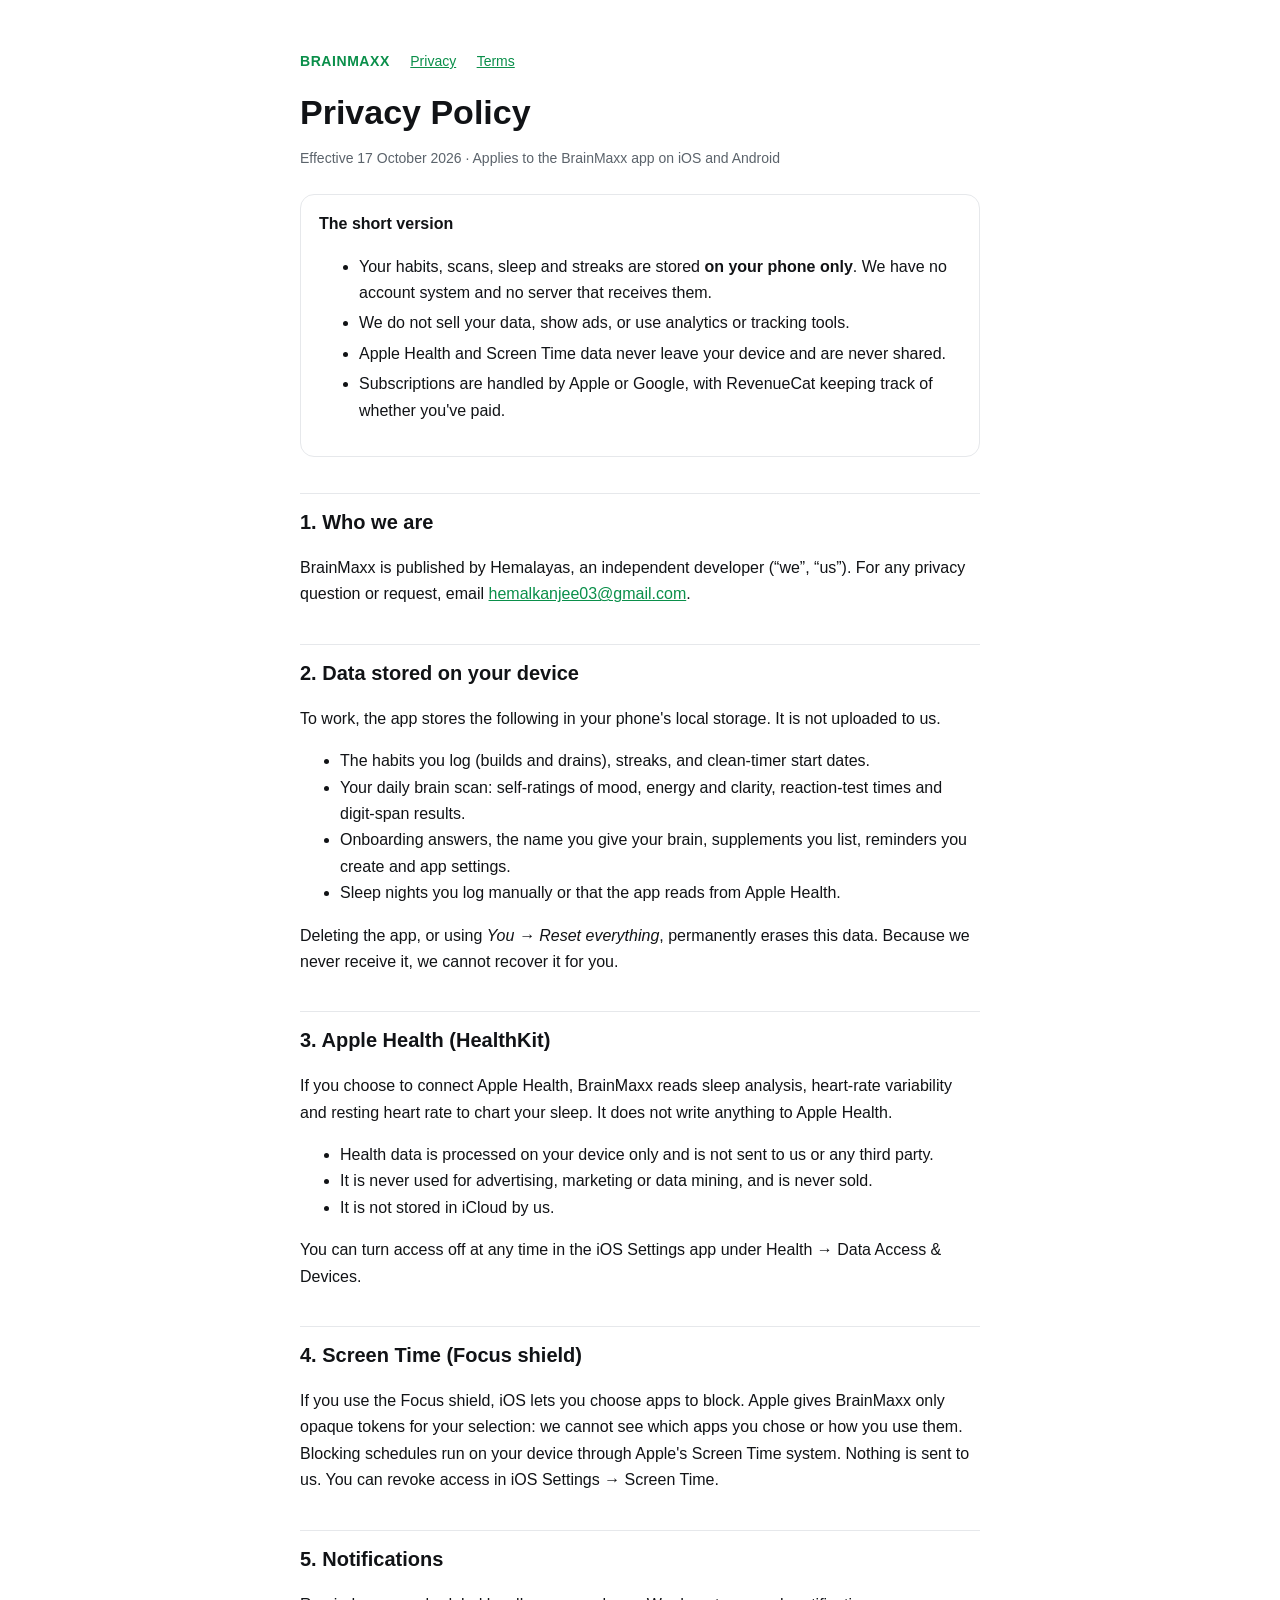
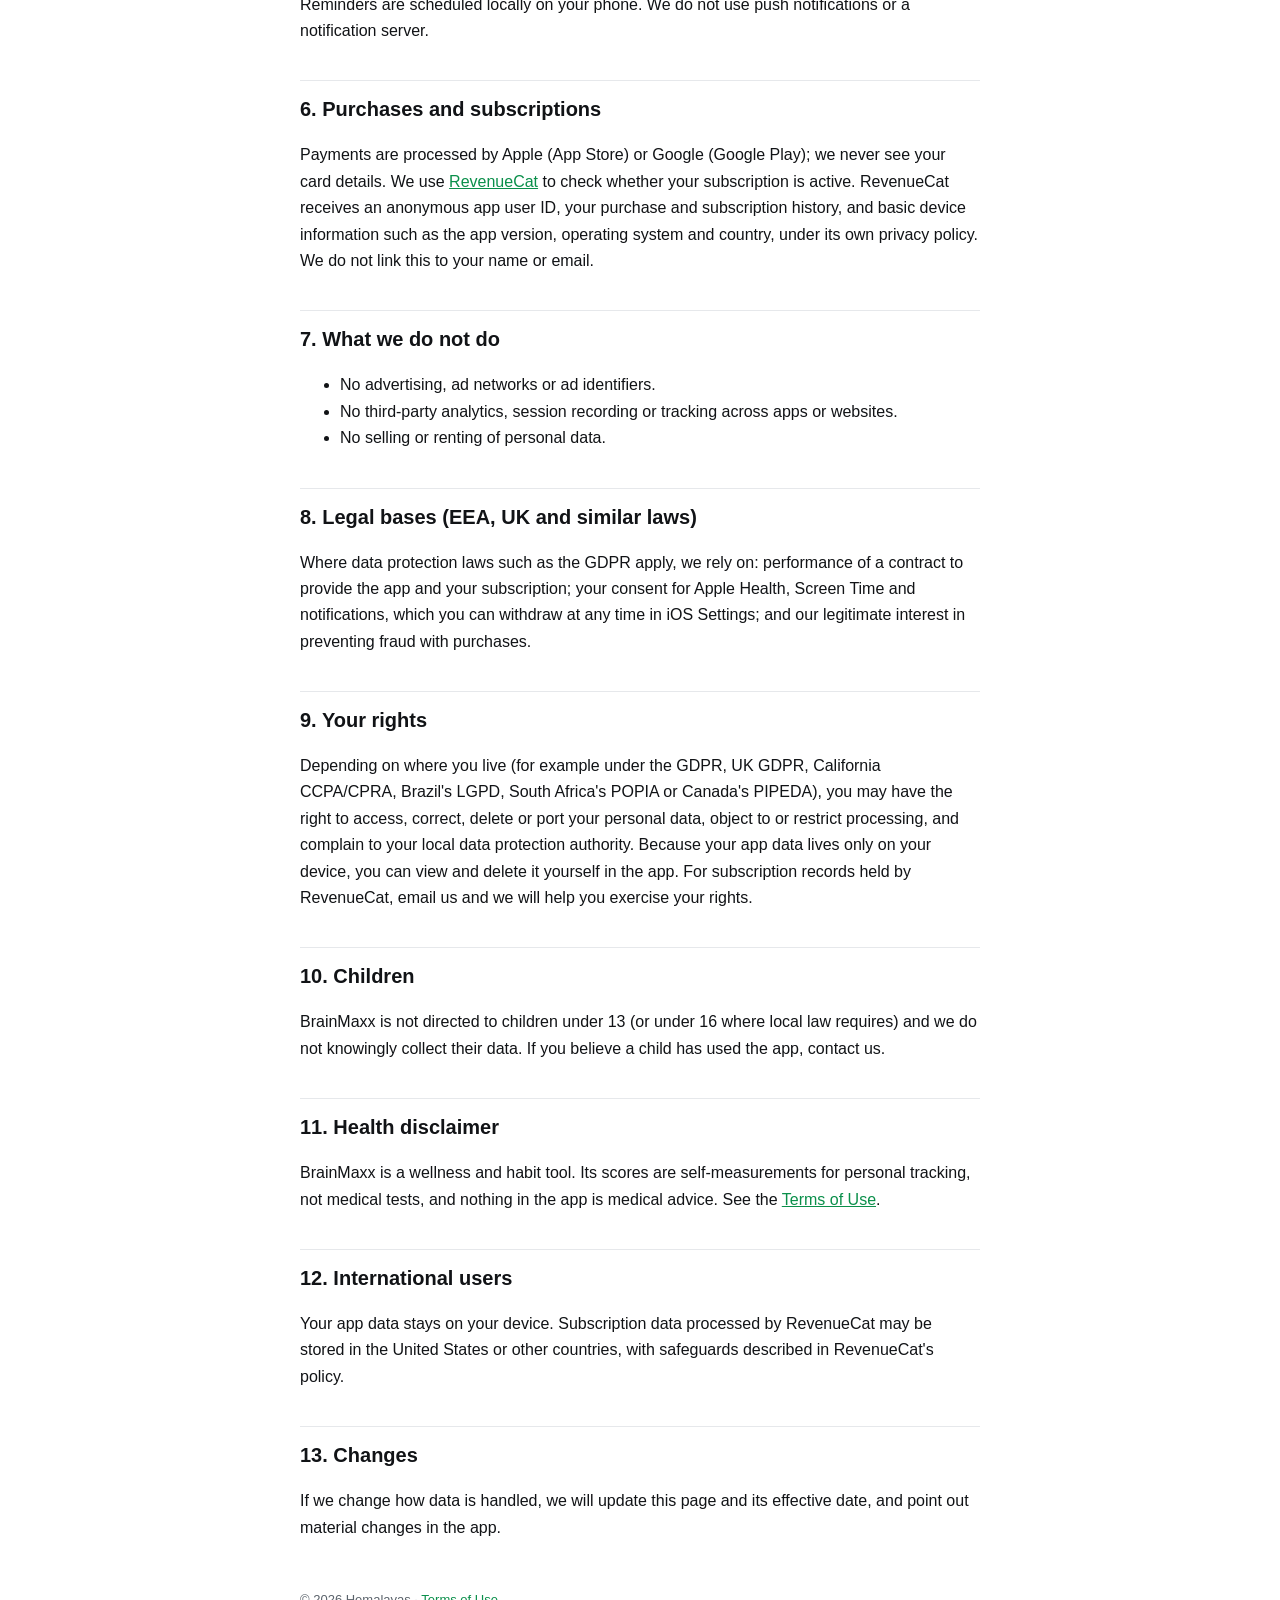
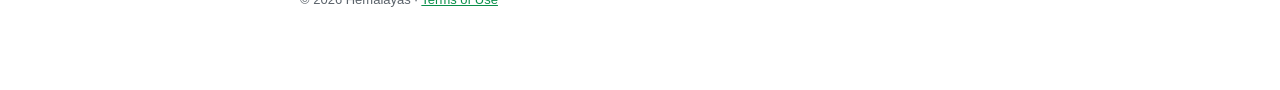
==== privacy.html @ d01b5e9c "BrainMaxx Privacy Policy and Terms of Use Co-Authored-By: Claude Opus 5.5 <noreply@anthropic.com>" ====
<!doctype html>
<html lang="en">
<head>
<meta charset="utf-8">
<meta name="viewport" content="width=device-width, initial-scale=1">
<title>BrainMaxx Privacy Policy</title>
<meta name="description" content="How the BrainMaxx app handles your data.">
<link rel="stylesheet" href="style.css">
</head>
<body>
<main>
<nav><a class="brand" href="index.html">BRAINMAXX</a> <a href="privacy.html">Privacy</a> <a href="terms.html">Terms</a></nav>
<h1>Privacy Policy</h1>
<p class="meta">Effective 17 October 2026 · Applies to the BrainMaxx app on iOS and Android</p>

<div class="summary">
<strong>The short version</strong>
<ul>
<li>Your habits, scans, sleep and streaks are stored <strong>on your phone only</strong>. We have no account system and no server that receives them.</li>
<li>We do not sell your data, show ads, or use analytics or tracking tools.</li>
<li>Apple Health and Screen Time data never leave your device and are never shared.</li>
<li>Subscriptions are handled by Apple or Google, with RevenueCat keeping track of whether you've paid.</li>
</ul>
</div>

<h2>1. Who we are</h2>
<p>BrainMaxx is published by Hemalayas, an independent developer (“we”, “us”). For any privacy question or request, email <a href="mailto:hemalkanjee03@gmail.com">hemalkanjee03@gmail.com</a>.</p>

<h2>2. Data stored on your device</h2>
<p>To work, the app stores the following in your phone's local storage. It is not uploaded to us.</p>
<ul>
<li>The habits you log (builds and drains), streaks, and clean-timer start dates.</li>
<li>Your daily brain scan: self-ratings of mood, energy and clarity, reaction-test times and digit-span results.</li>
<li>Onboarding answers, the name you give your brain, supplements you list, reminders you create and app settings.</li>
<li>Sleep nights you log manually or that the app reads from Apple Health.</li>
</ul>
<p>Deleting the app, or using <em>You → Reset everything</em>, permanently erases this data. Because we never receive it, we cannot recover it for you.</p>

<h2>3. Apple Health (HealthKit)</h2>
<p>If you choose to connect Apple Health, BrainMaxx reads sleep analysis, heart-rate variability and resting heart rate to chart your sleep. It does not write anything to Apple Health.</p>
<ul>
<li>Health data is processed on your device only and is not sent to us or any third party.</li>
<li>It is never used for advertising, marketing or data mining, and is never sold.</li>
<li>It is not stored in iCloud by us.</li>
</ul>
<p>You can turn access off at any time in the iOS Settings app under Health → Data Access &amp; Devices.</p>

<h2>4. Screen Time (Focus shield)</h2>
<p>If you use the Focus shield, iOS lets you choose apps to block. Apple gives BrainMaxx only opaque tokens for your selection: we cannot see which apps you chose or how you use them. Blocking schedules run on your device through Apple's Screen Time system. Nothing is sent to us. You can revoke access in iOS Settings → Screen Time.</p>

<h2>5. Notifications</h2>
<p>Reminders are scheduled locally on your phone. We do not use push notifications or a notification server.</p>

<h2>6. Purchases and subscriptions</h2>
<p>Payments are processed by Apple (App Store) or Google (Google Play); we never see your card details. We use <a href="https://www.revenuecat.com/privacy">RevenueCat</a> to check whether your subscription is active. RevenueCat receives an anonymous app user ID, your purchase and subscription history, and basic device information such as the app version, operating system and country, under its own privacy policy. We do not link this to your name or email.</p>

<h2>7. What we do not do</h2>
<ul>
<li>No advertising, ad networks or ad identifiers.</li>
<li>No third-party analytics, session recording or tracking across apps or websites.</li>
<li>No selling or renting of personal data.</li>
</ul>

<h2>8. Legal bases (EEA, UK and similar laws)</h2>
<p>Where data protection laws such as the GDPR apply, we rely on: performance of a contract to provide the app and your subscription; your consent for Apple Health, Screen Time and notifications, which you can withdraw at any time in iOS Settings; and our legitimate interest in preventing fraud with purchases.</p>

<h2>9. Your rights</h2>
<p>Depending on where you live (for example under the GDPR, UK GDPR, California CCPA/CPRA, Brazil's LGPD, South Africa's POPIA or Canada's PIPEDA), you may have the right to access, correct, delete or port your personal data, object to or restrict processing, and complain to your local data protection authority. Because your app data lives only on your device, you can view and delete it yourself in the app. For subscription records held by RevenueCat, email us and we will help you exercise your rights.</p>

<h2>10. Children</h2>
<p>BrainMaxx is not directed to children under 13 (or under 16 where local law requires) and we do not knowingly collect their data. If you believe a child has used the app, contact us.</p>

<h2>11. Health disclaimer</h2>
<p>BrainMaxx is a wellness and habit tool. Its scores are self-measurements for personal tracking, not medical tests, and nothing in the app is medical advice. See the <a href="terms.html">Terms of Use</a>.</p>

<h2>12. International users</h2>
<p>Your app data stays on your device. Subscription data processed by RevenueCat may be stored in the United States or other countries, with safeguards described in RevenueCat's policy.</p>

<h2>13. Changes</h2>
<p>If we change how data is handled, we will update this page and its effective date, and point out material changes in the app.</p>

<footer>© 2026 Hemalayas · <a href="terms.html">Terms of Use</a></footer>
</main>
</body>
</html>
---- style.css ----
:root { --bg: #ffffff; --text: #111316; --sub: #5b636b; --line: #e6e8eb; --accent: #0a8f4a; }
@media (prefers-color-scheme: dark) { :root { --bg: #000000; --text: #f5f5f5; --sub: #9a9fa5; --line: #1e2123; --accent: #39ff88; } }
* { box-sizing: border-box; }
body { margin: 0; background: var(--bg); color: var(--text); font: 16px/1.65 -apple-system, BlinkMacSystemFont, "Segoe UI", Roboto, sans-serif; }
main { max-width: 720px; margin: 0 auto; padding: 48px 20px 80px; }
.brand { font-weight: 800; letter-spacing: 0.04em; color: var(--accent); text-decoration: none; }
h1 { font-size: 34px; line-height: 1.2; margin: 18px 0 4px; }
h2 { font-size: 20px; margin: 36px 0 8px; padding-top: 12px; border-top: 1px solid var(--line); }
.meta { color: var(--sub); font-size: 14px; margin-bottom: 24px; }
.summary { border: 1px solid var(--line); border-radius: 14px; padding: 16px 18px; }
.summary li { margin: 4px 0; }
a { color: var(--accent); }
nav a { margin-right: 16px; font-size: 14px; }
footer { margin-top: 48px; color: var(--sub); font-size: 13px; }
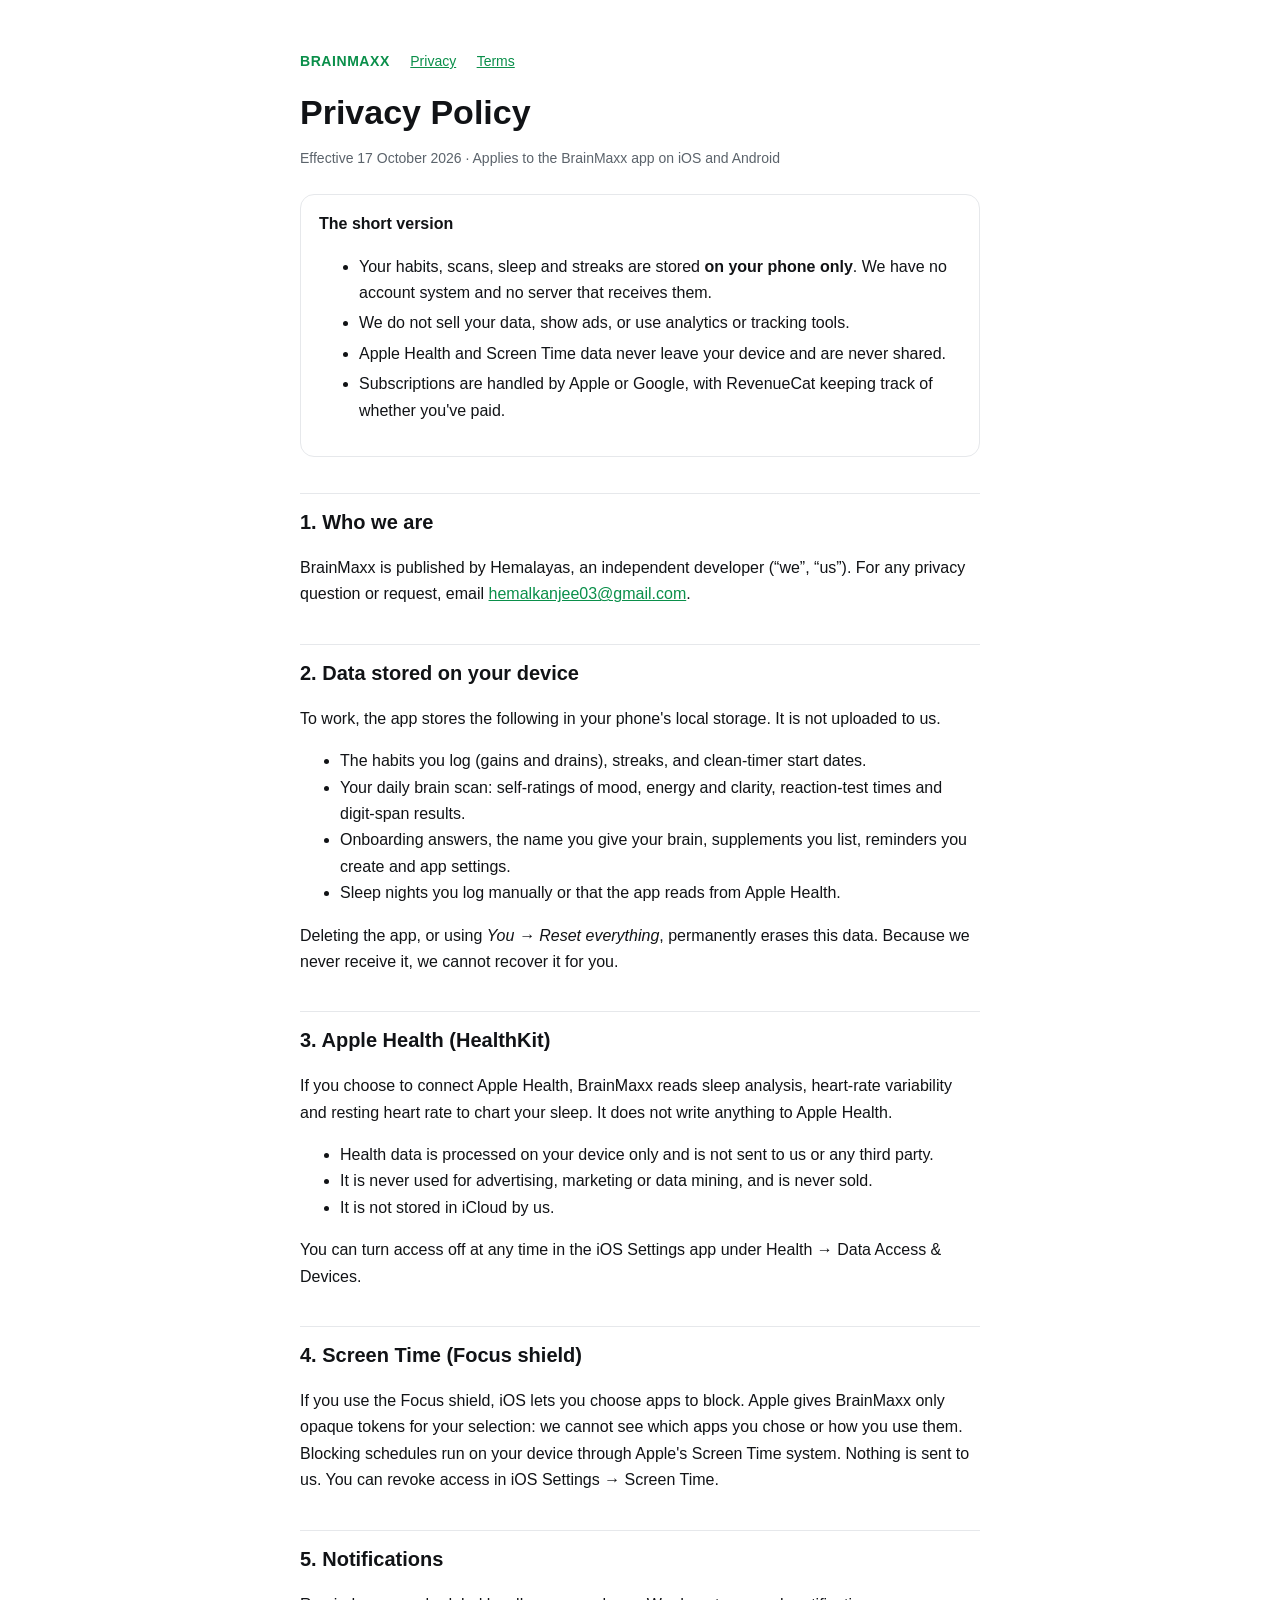
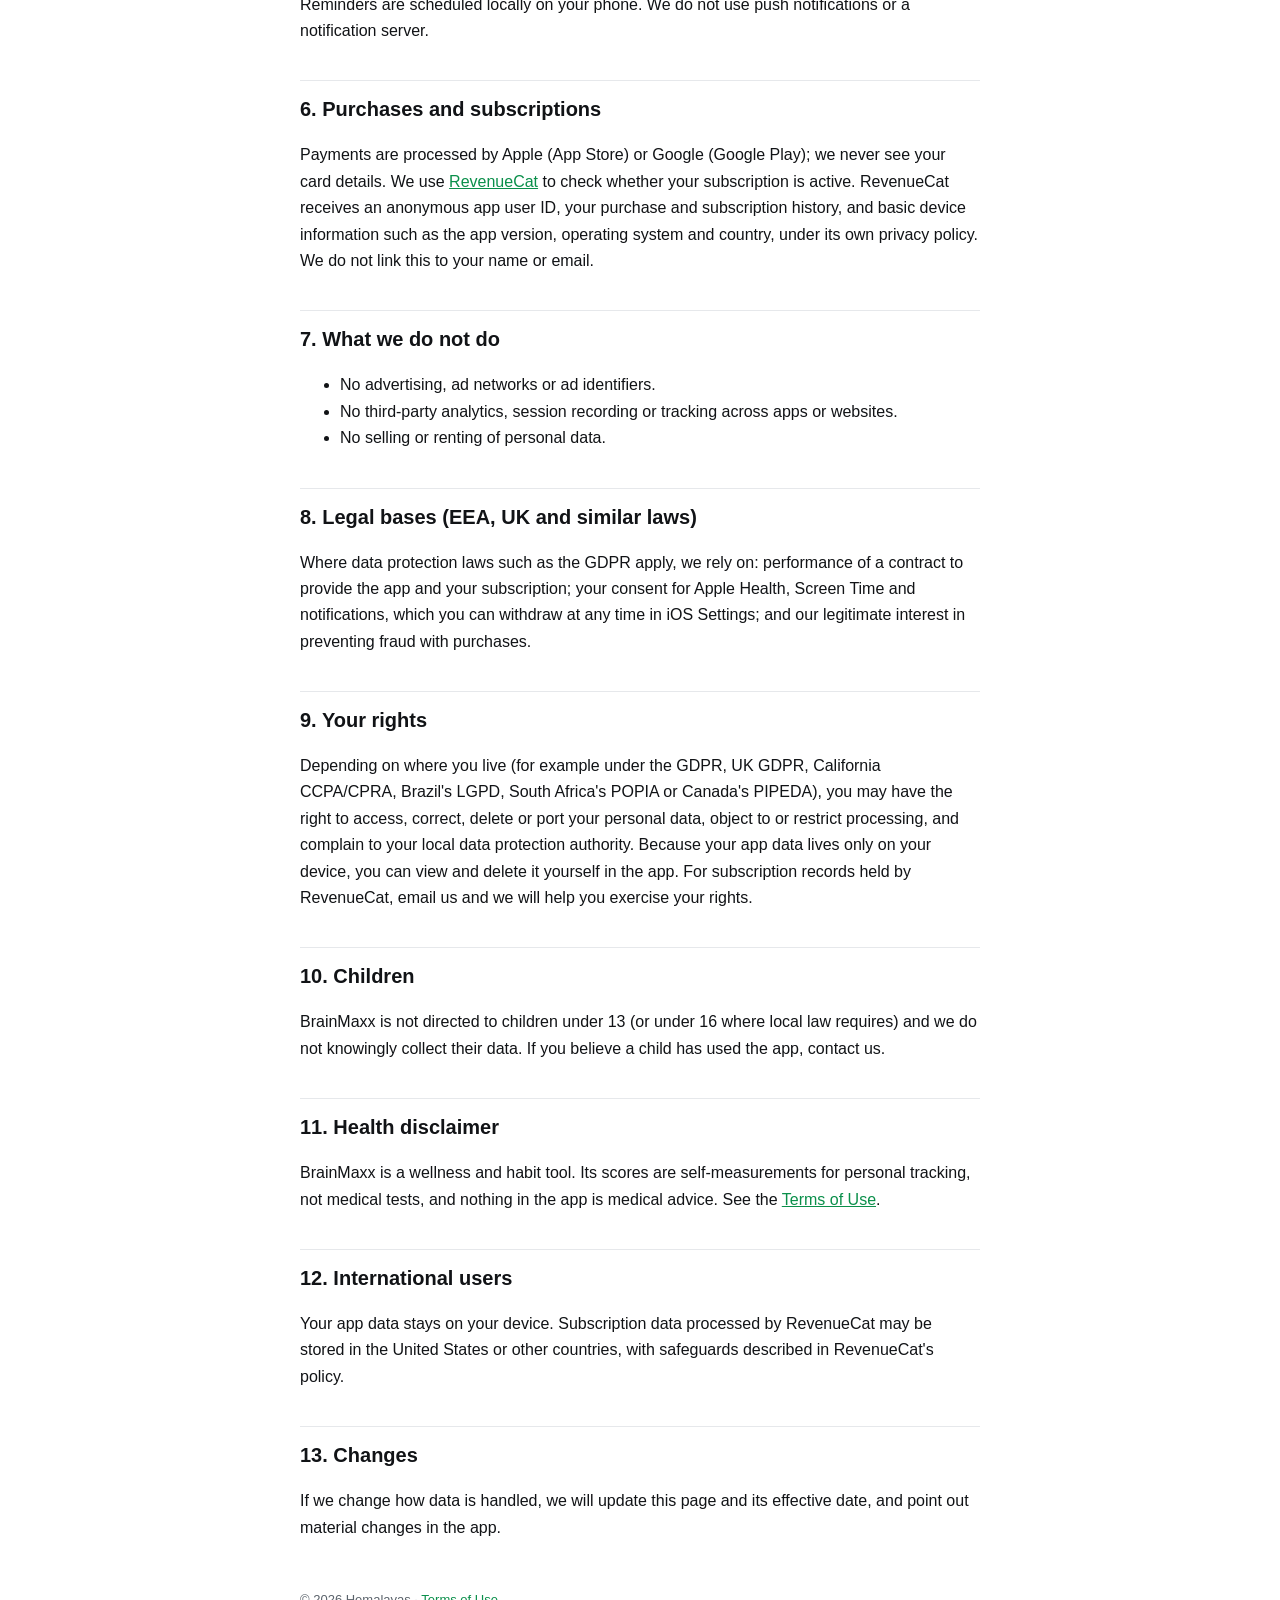
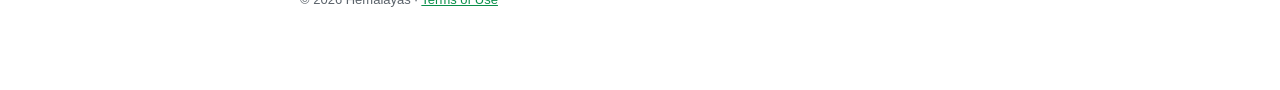
==== commit 7248aa5a: "Privacy Policy: builds are now called gains Co-Authored-By: Claude Opus 5.5 <noreply@anthropic.com>" ====
--- a/privacy.html
+++ b/privacy.html
@@ -29,7 +29,7 @@
 <h2>2. Data stored on your device</h2>
 <p>To work, the app stores the following in your phone's local storage. It is not uploaded to us.</p>
 <ul>
-<li>The habits you log (builds and drains), streaks, and clean-timer start dates.</li>
+<li>The habits you log (gains and drains), streaks, and clean-timer start dates.</li>
 <li>Your daily brain scan: self-ratings of mood, energy and clarity, reaction-test times and digit-span results.</li>
 <li>Onboarding answers, the name you give your brain, supplements you list, reminders you create and app settings.</li>
 <li>Sleep nights you log manually or that the app reads from Apple Health.</li>
